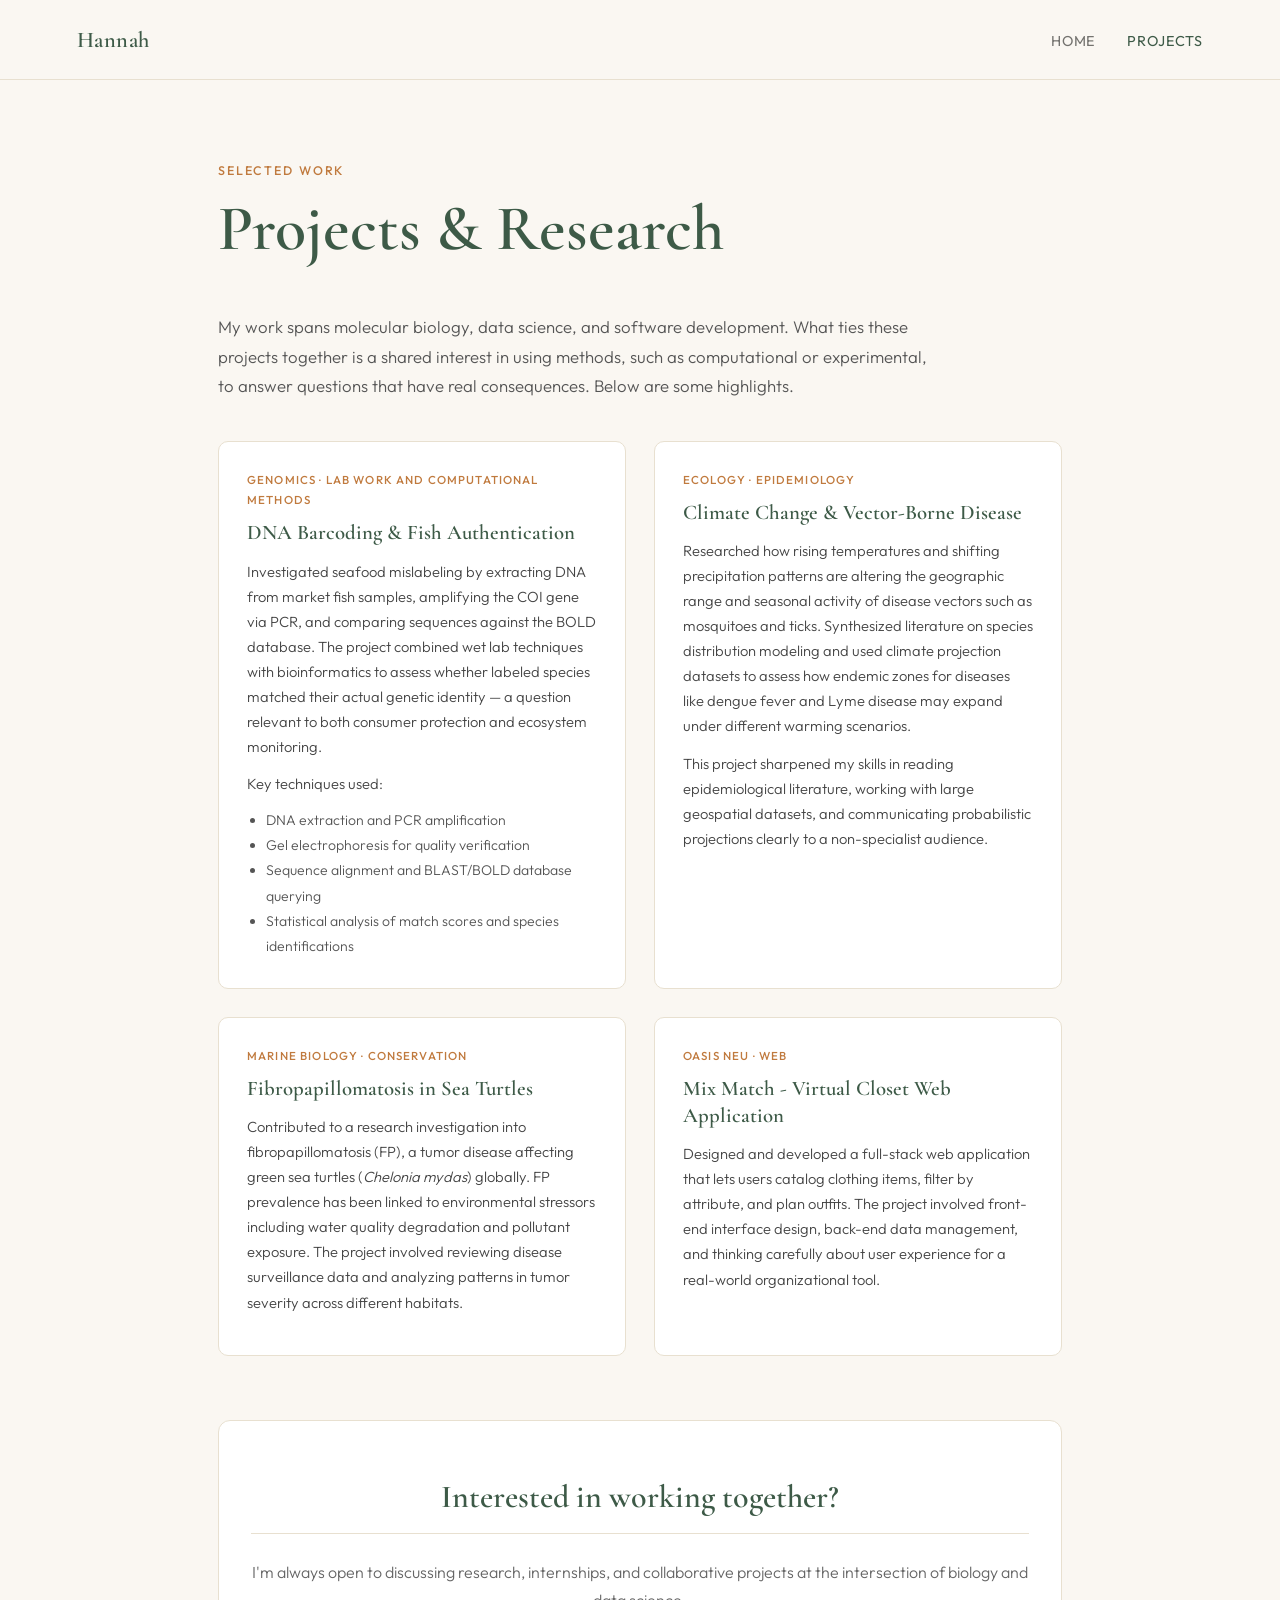
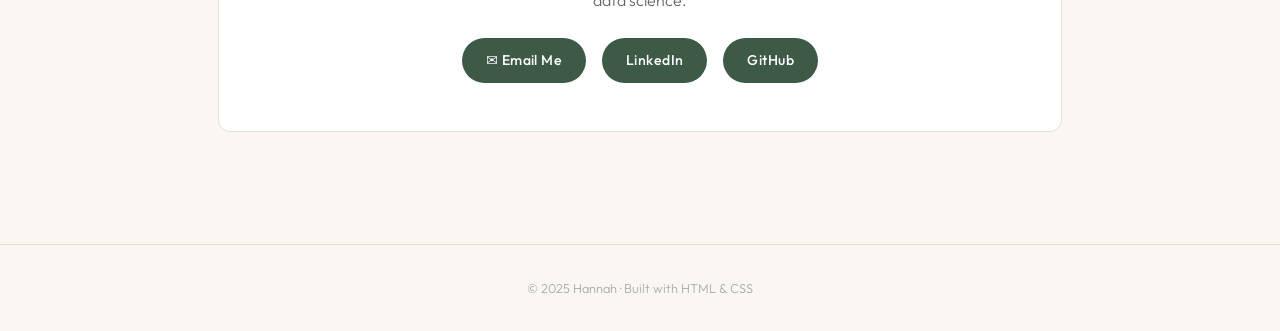
==== projects.html @ 0a761969 "Add files via upload" ====
<!DOCTYPE html>
<html lang="en">
<head>
  <meta charset="UTF-8" />
  <meta name="viewport" content="width=device-width, initial-scale=1.0"/>
  <title>Hannah | Projects</title>
  <link rel="preconnect" href="https://fonts.googleapis.com"/>
  <link href="https://fonts.googleapis.com/css2?family=Cormorant+Garamond:ital,wght@0,400;0,600;1,400&family=Outfit:wght@300;400;500&display=swap" rel="stylesheet"/>
  <link rel="stylesheet" href="style.css"/>
</head>
<body>

  <!-- Navigation -->
  <nav>
    <span class="nav-name">Hannah</span>
    <ul>
      <li><a href="index.html">Home</a></li>
      <li><a href="projects.html" class="active">Projects</a></li>
    </ul>
  </nav>

  <!-- Page Header -->
  <div class="page-header">
    <p class="eyebrow">Selected Work</p>
    <h1>Projects &amp; Research</h1>
  </div>

  <main>
    <section class="projects-intro">
      <p>
        My work spans molecular biology, data science, and software development. What ties these projects together is a shared interest in using methods, such as computational or experimental, to answer questions that have real consequences. Below are some highlights.
      </p>
    </section>

    <!-- Project cards -->
    <section class="projects-grid">

      <article class="project-card">
        <div class="project-tag">Genomics · Lab Work and Computational Methods</div>
        <h3>DNA Barcoding &amp; Fish Authentication</h3>
        <p>
          Investigated seafood mislabeling by extracting DNA from market fish samples, amplifying the COI gene via PCR, and comparing sequences against the BOLD database. The project combined wet lab techniques with bioinformatics to assess whether labeled species matched their actual genetic identity — a question relevant to both consumer protection and ecosystem monitoring.
        </p>
        <p>
          Key techniques used:
        </p>
        <ul>
          <li>DNA extraction and PCR amplification</li>
          <li>Gel electrophoresis for quality verification</li>
          <li>Sequence alignment and BLAST/BOLD database querying</li>
          <li>Statistical analysis of match scores and species identifications</li>
        </ul>
      </article>

      <article class="project-card">
        <div class="project-tag">Ecology · Epidemiology</div>
        <h3>Climate Change &amp; Vector-Borne Disease</h3>
        <p>
          Researched how rising temperatures and shifting precipitation patterns are altering the geographic range and seasonal activity of disease vectors such as mosquitoes and ticks. Synthesized literature on species distribution modeling and used climate projection datasets to assess how endemic zones for diseases like dengue fever and Lyme disease may expand under different warming scenarios.
        </p>
        <p>
          This project sharpened my skills in reading epidemiological literature, working with large geospatial datasets, and communicating probabilistic projections clearly to a non-specialist audience.
        </p>
      </article>

      <article class="project-card">
        <div class="project-tag">Marine Biology · Conservation</div>
        <h3>Fibropapillomatosis in Sea Turtles</h3>
        <p>
          Contributed to a research investigation into fibropapillomatosis (FP), a tumor disease affecting green sea turtles (<em>Chelonia mydas</em>) globally. FP prevalence has been linked to environmental stressors including water quality degradation and pollutant exposure. The project involved reviewing disease surveillance data and analyzing patterns in tumor severity across different habitats.
        </p>
      </article>


      <article class="project-card">
        <div class="project-tag">Oasis NEU · Web</div>
        <h3>Mix Match - Virtual Closet Web Application</h3>
        <p>
          Designed and developed a full-stack web application that lets users catalog clothing items, filter by attribute, and plan outfits. The project involved front-end interface design, back-end data management, and thinking carefully about user experience for a real-world organizational tool.
        </p>
      </article>

    </section>

    <!-- Contact section -->
    <section class="contact">
      <h2>Interested in working together?</h2>
      <p>I'm always open to discussing research, internships, and collaborative projects at the intersection of biology and data science.</p>
      <div class="contact-links">
        <a href="mailto:your.email@northeastern.edu" class="contact-btn">✉ Email Me</a>
        <a href="https://linkedin.com/in/yourprofile" class="contact-btn" target="_blank">LinkedIn</a>
        <a href="https://github.com/yourusername" class="contact-btn" target="_blank">GitHub</a>
      </div>
    </section>
  </main>

  <footer>
    <p>© 2025 Hannah · Built with HTML &amp; CSS</p>
  </footer>

</body>
</html>
---- style.css ----
/* ===========================
   CSS Variables & Reset
   =========================== */
:root {
  --cream:    #faf7f2;
  --ink:      #1a1a18;
  --moss:     #3d5a47;
  --sage:     #7a9e87;
  --sand:     #e8e0d0;
  --accent:   #c07a3e;

  --font-display: 'Cormorant Garamond', Georgia, serif;
  --font-body:    'Outfit', system-ui, sans-serif;
}

*, *::before, *::after {
  box-sizing: border-box;
  margin: 0;
  padding: 0;
}

html {
  scroll-behavior: smooth;
}

body {
  background-color: var(--cream);
  color: var(--ink);
  font-family: var(--font-body);
  font-weight: 300;
  font-size: 1rem;
  line-height: 1.75;
}

/* ===========================
   Navigation
   =========================== */
nav {
  display: flex;
  align-items: center;
  justify-content: space-between;
  padding: 1.25rem 6vw;
  border-bottom: 1px solid var(--sand);
  background: var(--cream);
  position: sticky;
  top: 0;
  z-index: 100;
}

.nav-name {
  font-family: var(--font-display);
  font-size: 1.4rem;
  font-weight: 600;
  color: var(--moss);
  letter-spacing: 0.02em;
}

nav ul {
  list-style: none;
  display: flex;
  gap: 2rem;
}

nav a {
  text-decoration: none;
  font-size: 0.9rem;
  font-weight: 400;
  letter-spacing: 0.06em;
  text-transform: uppercase;
  color: var(--ink);
  opacity: 0.6;
  transition: opacity 0.2s, color 0.2s;
}

nav a:hover,
nav a.active {
  opacity: 1;
  color: var(--moss);
}

/* ===========================
   Hero (index.html)
   =========================== */
.hero {
  display: grid;
  grid-template-columns: 1fr 1fr;
  gap: 4rem;
  align-items: center;
  padding: 6rem 10vw 5rem;
  max-width: 1100px;
  margin: 0 auto;
}

.eyebrow {
  font-size: 0.78rem;
  letter-spacing: 0.15em;
  text-transform: uppercase;
  color: var(--accent);
  font-weight: 500;
  margin-bottom: 0.75rem;
}

.hero h1 {
  font-family: var(--font-display);
  font-size: clamp(3rem, 6vw, 5rem);
  font-weight: 600;
  line-height: 1.1;
  color: var(--moss);
  margin-bottom: 1.25rem;
}

.tagline {
  font-size: 1.1rem;
  color: #555;
  max-width: 420px;
  font-style: italic;
  font-family: var(--font-display);
  font-size: 1.25rem;
}

.hero-image {
  display: flex;
  justify-content: center;
}

.image-frame {
  width: 280px;
  height: 340px;
  border-radius: 4px 40px 4px 40px;
  overflow: hidden;
  background: var(--sand);
  box-shadow: 8px 12px 40px rgba(61, 90, 71, 0.15);
}

.image-frame img {
  width: 100%;
  height: 100%;
  object-fit: cover;
  display: block;
}

.image-frame.placeholder::after {
  content: "Photo";
  display: flex;
  align-items: center;
  justify-content: center;
  height: 100%;
  color: var(--sage);
  font-family: var(--font-display);
  font-size: 1.2rem;
  letter-spacing: 0.1em;
}

/* ===========================
   Page Header (projects.html)
   =========================== */
.page-header {
  padding: 5rem 10vw 3rem;
  max-width: 1100px;
  margin: 0 auto;
}

.page-header h1 {
  font-family: var(--font-display);
  font-size: clamp(2.5rem, 5vw, 4rem);
  font-weight: 600;
  color: var(--moss);
  line-height: 1.1;
}

/* ===========================
   Main content area
   =========================== */
main {
  max-width: 1100px;
  margin: 0 auto;
  padding: 0 10vw 4rem;
}

/* ===========================
   About section
   =========================== */
.about {
  margin-bottom: 4rem;
}

.about h2,
.skills h2,
.contact h2 {
  font-family: var(--font-display);
  font-size: 2rem;
  font-weight: 600;
  color: var(--moss);
  margin-bottom: 1.5rem;
  padding-bottom: 0.5rem;
  border-bottom: 1px solid var(--sand);
}

.about-body p + p {
  margin-top: 1rem;
}

/* ===========================
   Skills grid
   =========================== */
.skills {
  margin-bottom: 4rem;
}

.skills-grid {
  display: grid;
  grid-template-columns: repeat(auto-fit, minmax(220px, 1fr));
  gap: 1.25rem;
}

.skill-card {
  background: white;
  border: 1px solid var(--sand);
  border-radius: 8px;
  padding: 1.5rem;
  transition: box-shadow 0.2s;
}

.skill-card:hover {
  box-shadow: 0 4px 20px rgba(61,90,71,0.10);
}

.skill-card h3 {
  font-family: var(--font-display);
  font-size: 1.1rem;
  font-weight: 600;
  color: var(--moss);
  margin-bottom: 0.5rem;
}

.skill-card p {
  font-size: 0.9rem;
  color: #555;
  line-height: 1.6;
}

/* ===========================
   Projects intro
   =========================== */
.projects-intro {
  margin-bottom: 2.5rem;
  font-size: 1.05rem;
  color: #555;
  max-width: 720px;
}

/* ===========================
   Projects grid
   =========================== */
.projects-grid {
  display: grid;
  grid-template-columns: repeat(auto-fit, minmax(320px, 1fr));
  gap: 1.75rem;
  margin-bottom: 4rem;
}

.project-card {
  background: white;
  border: 1px solid var(--sand);
  border-radius: 10px;
  padding: 1.75rem;
  transition: box-shadow 0.2s, transform 0.2s;
}

.project-card:hover {
  box-shadow: 0 6px 28px rgba(61,90,71,0.12);
  transform: translateY(-2px);
}

.project-tag {
  font-size: 0.72rem;
  letter-spacing: 0.1em;
  text-transform: uppercase;
  color: var(--accent);
  font-weight: 500;
  margin-bottom: 0.6rem;
}

.project-card h3 {
  font-family: var(--font-display);
  font-size: 1.3rem;
  font-weight: 600;
  color: var(--moss);
  margin-bottom: 0.75rem;
  line-height: 1.3;
}

.project-card p {
  font-size: 0.92rem;
  color: #444;
  line-height: 1.7;
  margin-bottom: 0.75rem;
}

.project-card ul {
  padding-left: 1.2rem;
  font-size: 0.88rem;
  color: #555;
  line-height: 1.8;
}

/* ===========================
   Contact section
   =========================== */
.contact {
  text-align: center;
  padding: 3rem 2rem;
  background: white;
  border: 1px solid var(--sand);
  border-radius: 12px;
  margin-top: 1rem;
}

.contact p {
  color: #666;
  margin-bottom: 1.5rem;
  font-size: 1rem;
}

.contact-links {
  display: flex;
  gap: 1rem;
  justify-content: center;
  flex-wrap: wrap;
}

.contact-btn {
  display: inline-block;
  padding: 0.65rem 1.5rem;
  background: var(--moss);
  color: white;
  text-decoration: none;
  border-radius: 999px;
  font-size: 0.88rem;
  font-weight: 500;
  letter-spacing: 0.03em;
  transition: background 0.2s, transform 0.15s;
}

.contact-btn:hover {
  background: var(--ink);
  transform: translateY(-1px);
}

/* ===========================
   Footer
   =========================== */
footer {
  text-align: center;
  padding: 2rem;
  font-size: 0.8rem;
  color: #aaa;
  border-top: 1px solid var(--sand);
  margin-top: 3rem;
  font-family: var(--font-body);
}

/* ===========================
   Responsive
   =========================== */
@media (max-width: 700px) {
  .hero {
    grid-template-columns: 1fr;
    padding: 3rem 6vw;
    gap: 2.5rem;
  }

  .hero-image {
    order: -1;
  }

  .image-frame {
    width: 200px;
    height: 240px;
  }

  .projects-grid {
    grid-template-columns: 1fr;
  }
}
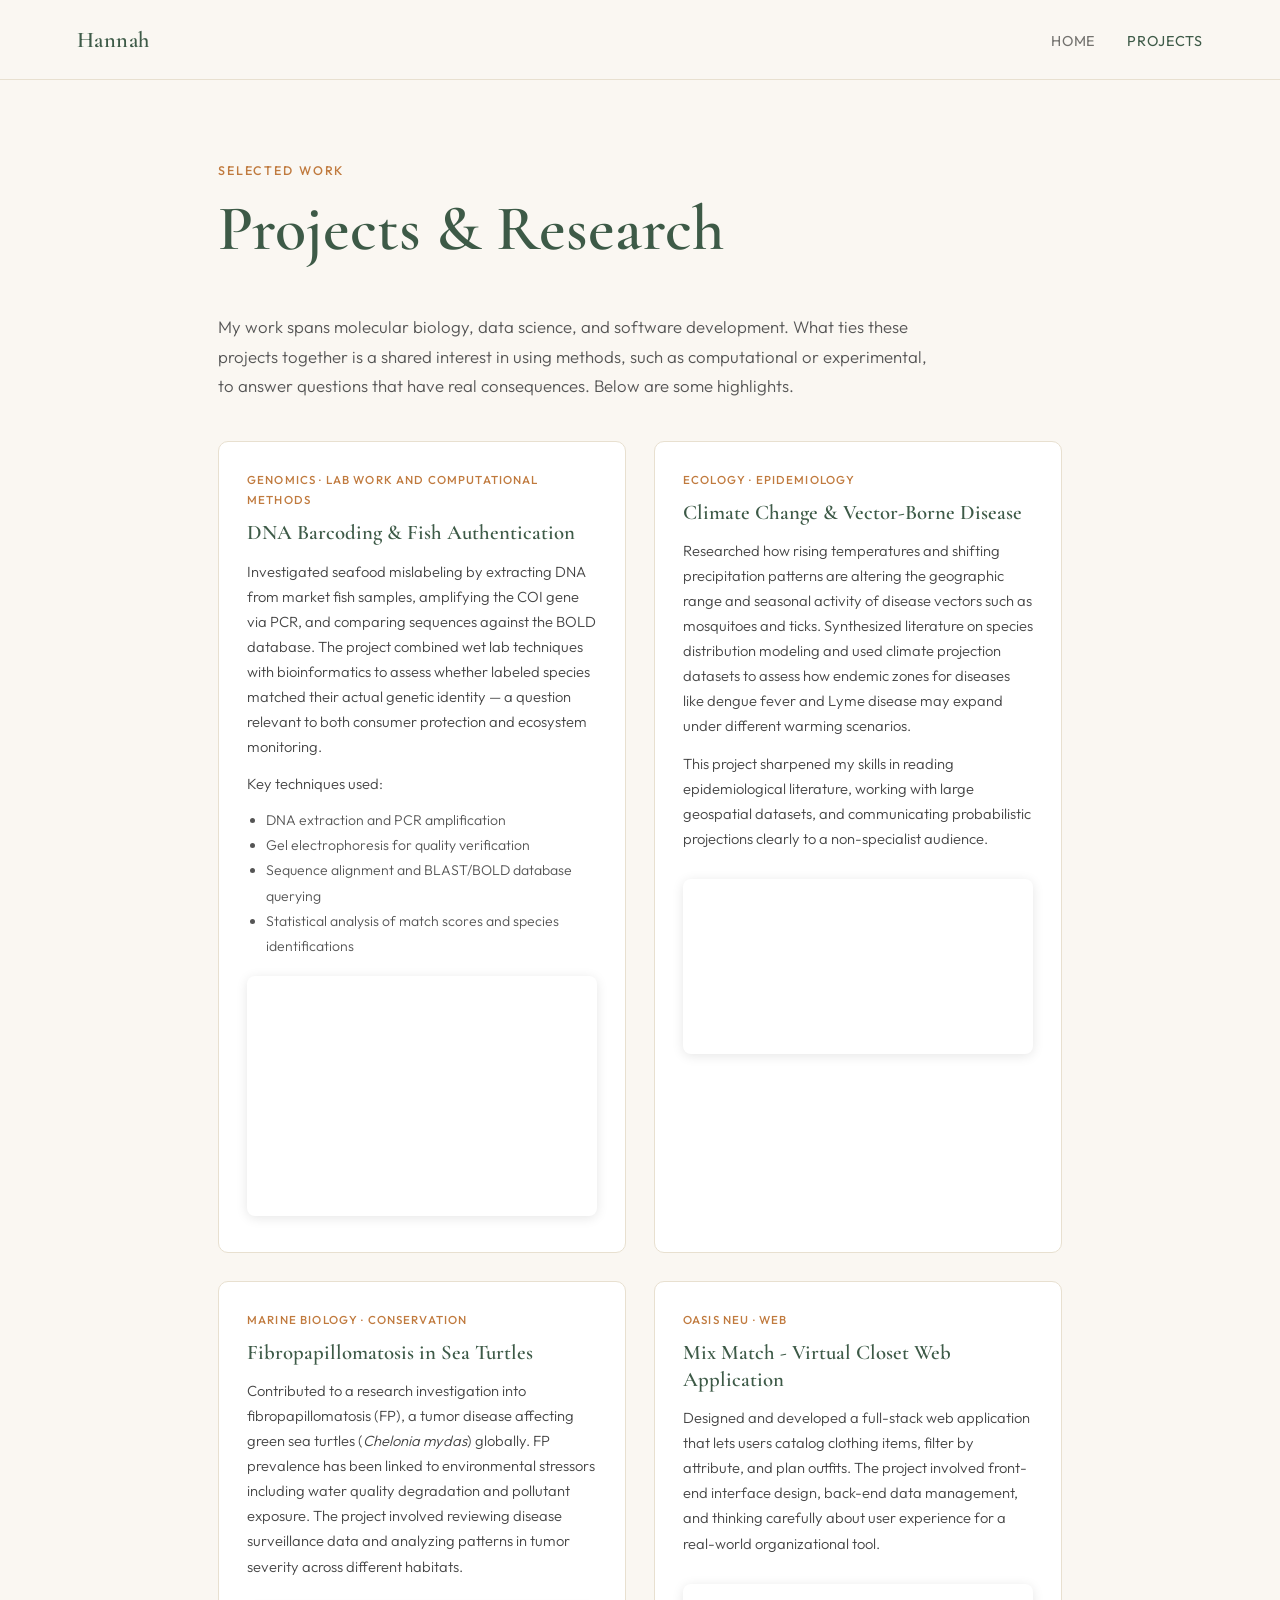
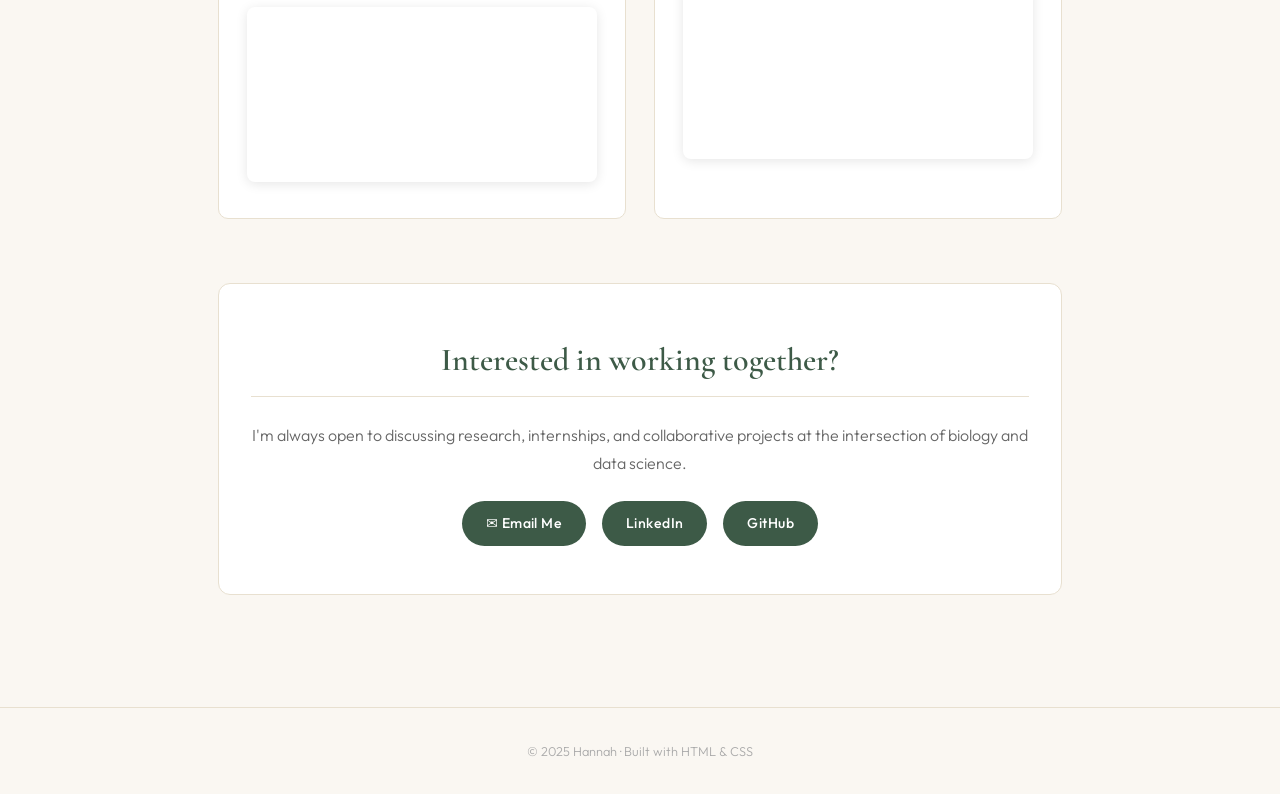
==== commit e2085249: "Add files via upload" ====
--- a/projects.html
+++ b/projects.html
@@ -50,6 +50,12 @@
           <li>Sequence alignment and BLAST/BOLD database querying</li>
           <li>Statistical analysis of match scores and species identifications</li>
         </ul>
+        <iframe 
+          src="fish-fraud-project.pdf#toolbar=0&view=FitH"
+          width="100%" 
+          height="240px"
+          style="border: none; border-radius: 8px; margin-top: 1rem; box-shadow: 0 2px 12px rgba(0,0,0,0.1);">
+      </iframe>
       </article>
 
       <article class="project-card">
@@ -61,6 +67,12 @@
         <p>
           This project sharpened my skills in reading epidemiological literature, working with large geospatial datasets, and communicating probabilistic projections clearly to a non-specialist audience.
         </p>
+        <iframe 
+          src="vector-bone-diseases.pdf#toolbar=0&view=FitH"
+          width="100%" 
+          height="175px"
+          style="border: none; border-radius: 8px; margin-top: 1rem; box-shadow: 0 2px 12px rgba(0,0,0,0.1);">
+        </iframe>
       </article>
 
       <article class="project-card">
@@ -69,6 +81,12 @@
         <p>
           Contributed to a research investigation into fibropapillomatosis (FP), a tumor disease affecting green sea turtles (<em>Chelonia mydas</em>) globally. FP prevalence has been linked to environmental stressors including water quality degradation and pollutant exposure. The project involved reviewing disease surveillance data and analyzing patterns in tumor severity across different habitats.
         </p>
+      <iframe 
+          src="seaturtles-gwas.pdf#toolbar=0&view=FitH"
+          width="100%" 
+          height="175px"
+          style="border: none; border-radius: 8px; margin-top: 1rem; box-shadow: 0 2px 12px rgba(0,0,0,0.1);">
+      </iframe>
       </article>
 
 
@@ -78,6 +96,12 @@
         <p>
           Designed and developed a full-stack web application that lets users catalog clothing items, filter by attribute, and plan outfits. The project involved front-end interface design, back-end data management, and thinking carefully about user experience for a real-world organizational tool.
         </p>
+        <iframe 
+          src="mixmatch.pdf#toolbar=0&view=FitH"
+          width="100%" 
+          height="175px"
+          style="border: none; border-radius: 8px; margin-top: 1rem; box-shadow: 0 2px 12px rgba(0,0,0,0.1);">
+      </iframe>
       </article>
 
     </section>
